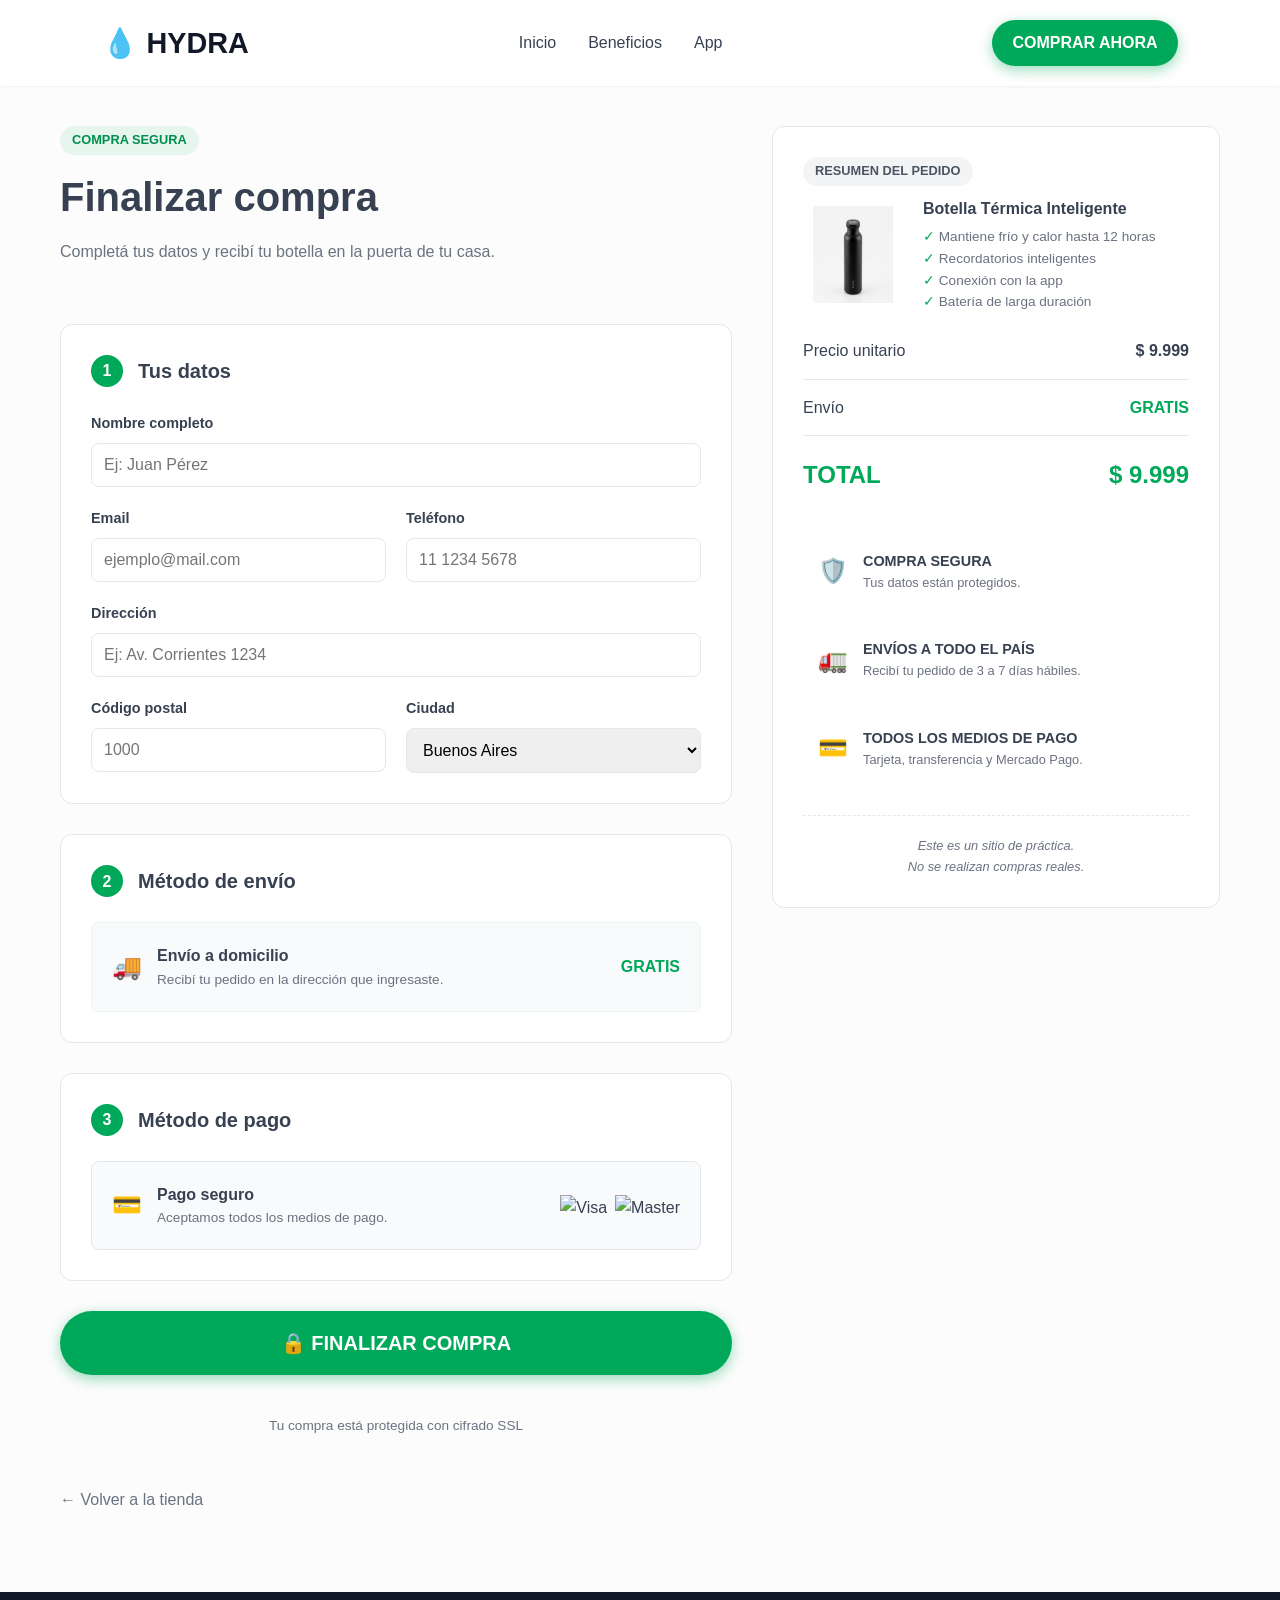
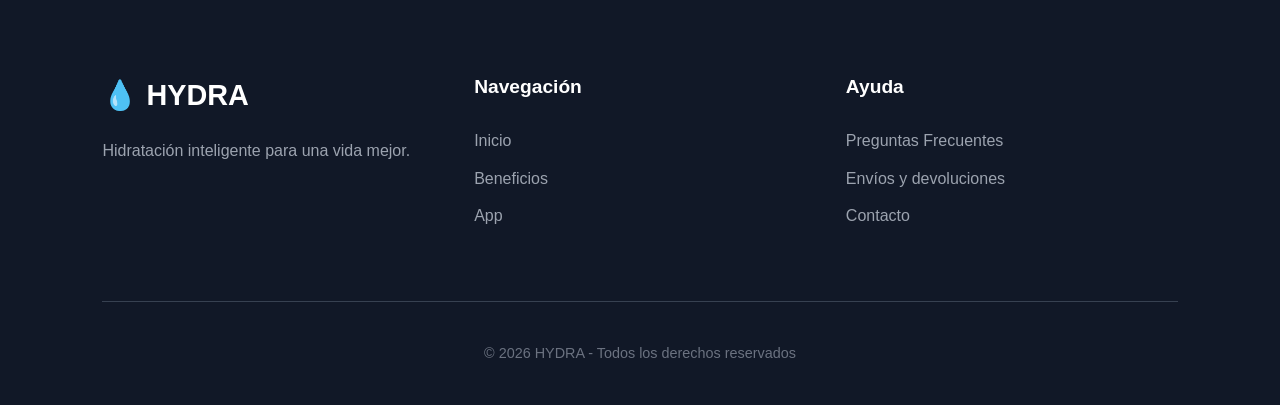
==== checkout.html @ 270a6880 "Initial commit" ====
<!DOCTYPE html>
<html lang="es">
<head>
    <meta charset="UTF-8">
    <meta name="viewport" content="width=device-width, initial-scale=1.0">
    <title>Finalizar Compra | HYDRA</title>
    <link rel="stylesheet" href="style.css">
    <style>
        .badge {
            background-color: var(--primary-light);
            color: var(--primary-dark);
            padding: 4px 12px;
            border-radius: 20px;
            font-size: 0.8rem;
            font-weight: 600;
            display: inline-block;
            margin-bottom: 10px;
        }
        .trust-badge {
            display: flex;
            align-items: center;
            gap: 15px;
            padding: 15px;
            background: white;
            border-radius: 12px;
            margin-bottom: 15px;
        }
        .trust-badge .icon {
            font-size: 1.5rem;
            color: var(--primary);
        }
        .trust-badge-text h5 { margin: 0; font-size: 0.9rem; }
        .trust-badge-text p { margin: 0; font-size: 0.8rem; color: var(--text-muted); }
        .back-link {
            display: flex;
            align-items: center;
            gap: 8px;
            text-decoration: none;
            color: var(--text-muted);
            margin-top: 20px;
            transition: var(--transition);
        }
        .back-link:hover { color: var(--primary); }
    </style>
</head>
<body style="background-color: #fcfcfc;">

    <!-- NAVBAR SIMPLE -->
    <nav>
        <a href="index.html" class="logo"><span>💧</span> HYDRA</a>
        <ul class="nav-links">
            <li><a href="index.html#inicio">Inicio</a></li>
            <li><a href="index.html#beneficios">Beneficios</a></li>
            <li><a href="index.html#app">App</a></li>
        </ul>
        <a href="#" class="btn btn-primary" style="padding: 10px 20px;">COMPRAR AHORA</a>
    </nav>

    <div class="checkout-container">
        
        <div class="checkout-steps">
            <div>
                <span class="badge">COMPRA SEGURA</span>
                <h1 style="font-size: 2.5rem; margin-bottom: 10px;">Finalizar compra</h1>
                <p style="color: var(--text-muted); margin-bottom: 30px;">Completá tus datos y recibí tu botella en la puerta de tu casa.</p>
            </div>

            <!-- STEP 1 -->
            <div class="step">
                <div class="step-header">
                    <div class="step-number">1</div>
                    <h2 style="font-size: 1.25rem;">Tus datos</h2>
                </div>
                <div class="form-grid">
                    <div class="form-group full-width">
                        <label>Nombre completo</label>
                        <input type="text" placeholder="Ej: Juan Pérez">
                    </div>
                    <div class="form-group">
                        <label>Email</label>
                        <input type="email" placeholder="ejemplo@mail.com">
                    </div>
                    <div class="form-group">
                        <label>Teléfono</label>
                        <input type="tel" placeholder="11 1234 5678">
                    </div>
                    <div class="form-group full-width">
                        <label>Dirección</label>
                        <input type="text" placeholder="Ej: Av. Corrientes 1234">
                    </div>
                    <div class="form-group">
                        <label>Código postal</label>
                        <input type="text" placeholder="1000">
                    </div>
                    <div class="form-group">
                        <label>Ciudad</label>
                        <select>
                            <option>Buenos Aires</option>
                            <option>Córdoba</option>
                            <option>Rosario</option>
                        </select>
                    </div>
                </div>
            </div>

            <!-- STEP 2 -->
            <div class="step">
                <div class="step-header">
                    <div class="step-number">2</div>
                    <h2 style="font-size: 1.25rem;">Método de envío</h2>
                </div>
                <div style="background: var(--bg-light); padding: 20px; border-radius: 8px; border: 1px solid var(--primary-light); display: flex; justify-content: space-between; align-items: center;">
                    <div style="display: flex; gap: 15px; align-items: center;">
                        <span style="font-size: 1.5rem;">🚚</span>
                        <div>
                            <p style="font-weight: 600; margin: 0;">Envío a domicilio</p>
                            <p style="font-size: 0.85rem; color: var(--text-muted); margin: 0;">Recibí tu pedido en la dirección que ingresaste.</p>
                        </div>
                    </div>
                    <span style="color: var(--primary); font-weight: 700;">GRATIS</span>
                </div>
            </div>

            <!-- STEP 3 -->
            <div class="step">
                <div class="step-header">
                    <div class="step-number">3</div>
                    <h2 style="font-size: 1.25rem;">Método de pago</h2>
                </div>
                <div style="background: var(--bg-light); padding: 20px; border-radius: 8px; border: 1px solid var(--border); display: flex; justify-content: space-between; align-items: center;">
                    <div style="display: flex; gap: 15px; align-items: center;">
                        <span style="font-size: 1.5rem;">💳</span>
                        <div>
                            <p style="font-weight: 600; margin: 0;">Pago seguro</p>
                            <p style="font-size: 0.85rem; color: var(--text-muted); margin: 0;">Aceptamos todos los medios de pago.</p>
                        </div>
                    </div>
                    <div style="display: flex; gap: 8px;">
                        <img src="https://upload.wikimedia.org/wikipedia/commons/5/5e/Visa_Inc._logo.svg" height="20" alt="Visa">
                        <img src="https://upload.wikimedia.org/wikipedia/commons/2/2a/Mastercard-logo.svg" height="20" alt="Master">
                    </div>
                </div>
            </div>

            <button class="btn btn-primary" style="width: 100%; padding: 20px; font-size: 1.25rem; font-weight: 700;">
                🔒 FINALIZAR COMPRA
            </button>
            <p style="text-align: center; color: var(--text-muted); font-size: 0.85rem; margin-top: 10px;">
                Tu compra está protegida con cifrado SSL
            </p>

            <a href="index.html" class="back-link">
                ← Volver a la tienda
            </a>
        </div>

        <aside>
            <div class="order-summary" style="background: white; border: 1px solid var(--border);">
                <div class="badge" style="background: #f3f4f6; color: #4b5563;">RESUMEN DEL PEDIDO</div>
                
                <div class="product-row">
                    <img src="IMG/bottle.png" alt="Botella HYDRA">
                    <div class="product-info">
                        <h4>Botella Térmica Inteligente</h4>
                        <ul>
                            <li>Mantiene frío y calor hasta 12 horas</li>
                            <li>Recordatorios inteligentes</li>
                            <li>Conexión con la app</li>
                            <li>Batería de larga duración</li>
                        </ul>
                    </div>
                </div>

                <div class="summary-item">
                    <span>Precio unitario</span>
                    <span style="font-weight: 600;">$ 9.999</span>
                </div>
                <div class="summary-item">
                    <span>Envío</span>
                    <span style="color: var(--primary); font-weight: 600;">GRATIS</span>
                </div>
                
                <div class="summary-total">
                    <span>TOTAL</span>
                    <span>$ 9.999</span>
                </div>

                <div style="margin-top: 40px;">
                    <div class="trust-badge">
                        <span class="icon">🛡️</span>
                        <div class="trust-badge-text">
                            <h5>COMPRA SEGURA</h5>
                            <p>Tus datos están protegidos.</p>
                        </div>
                    </div>
                    <div class="trust-badge">
                        <span class="icon">🚛</span>
                        <div class="trust-badge-text">
                            <h5>ENVÍOS A TODO EL PAÍS</h5>
                            <p>Recibí tu pedido de 3 a 7 días hábiles.</p>
                        </div>
                    </div>
                    <div class="trust-badge">
                        <span class="icon">💳</span>
                        <div class="trust-badge-text">
                            <h5>TODOS LOS MEDIOS DE PAGO</h5>
                            <p>Tarjeta, transferencia y Mercado Pago.</p>
                        </div>
                    </div>
                </div>

                <p style="font-style: italic; font-size: 0.8rem; color: var(--text-muted); text-align: center; margin-top: 30px; border-top: 1px dashed var(--border); padding-top: 20px;">
                    Este es un sitio de práctica.<br>No se realizan compras reales.
                </p>
            </div>
        </aside>

    </div>

    <!-- FOOTER -->
    <footer style="margin-top: 80px;">
        <div class="footer-grid">
            <div class="footer-col">
                <a href="#" class="logo" style="color: white; margin-bottom: 20px;"><span>💧</span> HYDRA</a>
                <p style="color: #9ca3af;">Hidratación inteligente para una vida mejor.</p>
            </div>
            <div class="footer-col">
                <h4>Navegación</h4>
                <ul>
                    <li><a href="index.html#inicio">Inicio</a></li>
                    <li><a href="index.html#beneficios">Beneficios</a></li>
                    <li><a href="index.html#app">App</a></li>
                </ul>
            </div>
            <div class="footer-col">
                <h4>Ayuda</h4>
                <ul>
                    <li><a href="#">Preguntas Frecuentes</a></li>
                    <li><a href="#">Envíos y devoluciones</a></li>
                    <li><a href="#">Contacto</a></li>
                </ul>
            </div>
        </div>
        <div class="footer-bottom">
            <p>© 2026 HYDRA - Todos los derechos reservados</p>
        </div>
    </footer>

</body>
</html>
---- style.css ----
:root {
    --primary: #00a859;
    --primary-dark: #008f4c;
    --primary-light: #e6f6ef;
    --secondary: #111827;
    --text: #374151;
    --text-muted: #6b7280;
    --bg-light: #f9fafb;
    --white: #ffffff;
    --border: #e5e7eb;
    --shadow: 0 4px 6px -1px rgba(0, 0, 0, 0.1), 0 2px 4px -1px rgba(0, 0, 0, 0.06);
    --shadow-lg: 0 10px 15px -3px rgba(0, 0, 0, 0.1), 0 4px 6px -2px rgba(0, 0, 0, 0.05);
    --radius: 12px;
    --transition: all 0.3s cubic-bezier(0.4, 0, 0.2, 1);
}

@import url('https://fonts.googleapis.com/css2?family=Outfit:wght@300;400;600;700&display=swap');

* {
    margin: 0;
    padding: 0;
    box-sizing: border-box;
}

html {
    scroll-behavior: smooth;
}

body {
    font-family: 'Outfit', sans-serif;
    color: var(--text);
    background-color: var(--white);
    line-height: 1.6;
}

/* NAVBAR */
nav {
    display: flex;
    justify-content: space-between;
    align-items: center;
    padding: 20px 8%;
    background: var(--white);
    position: sticky;
    top: 0;
    z-index: 1000;
    box-shadow: 0 1px 3px rgba(0,0,0,0.05);
}

.logo {
    font-size: 1.8rem;
    font-weight: 700;
    color: var(--secondary);
    display: flex;
    align-items: center;
    gap: 8px;
    text-decoration: none;
}

.logo span {
    color: var(--primary);
}

.nav-links {
    display: flex;
    gap: 32px;
    list-style: none;
}

.nav-links a {
    text-decoration: none;
    color: var(--text);
    font-weight: 500;
    transition: var(--transition);
}

.nav-links a:hover {
    color: var(--primary);
}

/* HEADER / HERO */
header {
    padding: 100px 8%;
    display: flex;
    align-items: center;
    justify-content: space-between;
    background: radial-gradient(circle at top right, var(--primary-light), var(--white));
}

.header-content {
    max-width: 600px;
}

.header-content h1 {
    font-size: 4rem;
    color: var(--secondary);
    line-height: 1.1;
    margin-bottom: 24px;
}

.header-content p {
    font-size: 1.25rem;
    color: var(--text-muted);
    margin-bottom: 32px;
}

.header-image {
    flex: 1;
    display: flex;
    justify-content: center;
    position: relative;
}

.header-image img {
    max-width: 450px;
    filter: drop-shadow(0 20px 40px rgba(0,0,0,0.15));
    animation: float 6s ease-in-out infinite;
}

@keyframes float {
    0%, 100% { transform: translateY(0); }
    50% { transform: translateY(-20px); }
}

/* BUTTONS */
.btn {
    display: inline-block;
    padding: 16px 32px;
    border-radius: 50px;
    font-weight: 600;
    text-decoration: none;
    transition: var(--transition);
    cursor: pointer;
    border: none;
}

.btn-primary {
    background: var(--primary);
    color: var(--white);
    box-shadow: 0 4px 14px rgba(0, 168, 89, 0.4);
}

.btn-primary:hover {
    background: var(--primary-dark);
    transform: translateY(-2px);
    box-shadow: 0 6px 20px rgba(0, 168, 89, 0.23);
}

.btn-outline {
    background: transparent;
    border: 2px solid var(--primary);
    color: var(--primary);
}

.btn-outline:hover {
    background: var(--primary-light);
}

/* SECTIONS */
section {
    padding: 100px 8%;
}

.section-title {
    text-align: center;
    font-size: 2.5rem;
    color: var(--secondary);
    margin-bottom: 60px;
}

/* CARDS / FEATURES */
.cards {
    display: grid;
    grid-template-columns: repeat(auto-fit, minmax(280px, 1fr));
    gap: 30px;
}

.card {
    background: var(--white);
    padding: 40px;
    border-radius: var(--radius);
    text-align: center;
    transition: var(--transition);
    border: 1px solid var(--border);
}

.card:hover {
    transform: translateY(-10px);
    box-shadow: var(--shadow-lg);
    border-color: var(--primary-light);
}

.card h3 {
    margin: 20px 0 15px;
    font-size: 1.5rem;
}

.card .icon {
    font-size: 3rem;
    margin-bottom: 20px;
    display: block;
}

/* CHECKOUT PAGE SPECIFIC */
.checkout-container {
    max-width: 1200px;
    margin: 40px auto;
    display: grid;
    grid-template-columns: 1.5fr 1fr;
    gap: 40px;
    padding: 0 20px;
}

.checkout-steps {
    display: flex;
    flex-direction: column;
    gap: 30px;
}

.step {
    background: var(--white);
    padding: 30px;
    border-radius: var(--radius);
    border: 1px solid var(--border);
}

.step-header {
    display: flex;
    align-items: center;
    gap: 15px;
    margin-bottom: 25px;
}

.step-number {
    background: var(--primary);
    color: var(--white);
    width: 32px;
    height: 32px;
    border-radius: 50%;
    display: flex;
    align-items: center;
    justify-content: center;
    font-weight: 700;
}

.form-grid {
    display: grid;
    grid-template-columns: 1fr 1fr;
    gap: 20px;
}

.full-width {
    grid-column: span 2;
}

.form-group {
    display: flex;
    flex-direction: column;
    gap: 8px;
}

.form-group label {
    font-size: 0.9rem;
    font-weight: 600;
}

.form-group input, .form-group select {
    padding: 12px;
    border: 1px solid var(--border);
    border-radius: 8px;
    font-family: inherit;
    font-size: 1rem;
    transition: var(--transition);
}

.form-group input:focus {
    outline: none;
    border-color: var(--primary);
    box-shadow: 0 0 0 3px var(--primary-light);
}

.order-summary {
    background: var(--bg-light);
    padding: 30px;
    border-radius: var(--radius);
    position: sticky;
    top: 120px;
    height: fit-content;
}

.summary-item {
    display: flex;
    justify-content: space-between;
    margin-bottom: 15px;
    padding-bottom: 15px;
    border-bottom: 1px solid var(--border);
}

.summary-total {
    display: flex;
    justify-content: space-between;
    font-size: 1.5rem;
    font-weight: 700;
    color: var(--primary);
    margin-top: 20px;
}

.product-row {
    display: flex;
    gap: 20px;
    margin-bottom: 25px;
}

.product-row img {
    width: 100px;
    background: var(--white);
    padding: 10px;
    border-radius: 8px;
}

.product-info h4 {
    margin-bottom: 5px;
}

.product-info ul {
    list-style: none;
    font-size: 0.85rem;
    color: var(--text-muted);
}

.product-info li::before {
    content: "✓ ";
    color: var(--primary);
}

/* FOOTER */
footer {
    background: var(--secondary);
    color: var(--white);
    padding: 80px 8% 40px;
}

.footer-grid {
    display: grid;
    grid-template-columns: repeat(auto-fit, minmax(200px, 1fr));
    gap: 40px;
    margin-bottom: 60px;
}

.footer-col h4 {
    margin-bottom: 25px;
    font-size: 1.2rem;
}

.footer-col ul {
    list-style: none;
}

.footer-col li {
    margin-bottom: 12px;
}

.footer-col a {
    color: #9ca3af;
    text-decoration: none;
    transition: var(--transition);
}

.footer-col a:hover {
    color: var(--white);
}

.footer-bottom {
    text-align: center;
    padding-top: 40px;
    border-top: 1px solid #374151;
    color: #6b7280;
    font-size: 0.9rem;
}

/* RESPONSIVE */
@media (max-width: 968px) {
    header {
        flex-direction: column;
        text-align: center;
        padding-top: 60px;
    }
    .header-content h1 {
        font-size: 3rem;
    }
    .checkout-container {
        grid-template-columns: 1fr;
    }
    .form-grid {
        grid-template-columns: 1fr;
    }
    .full-width {
        grid-column: span 1;
    }
}
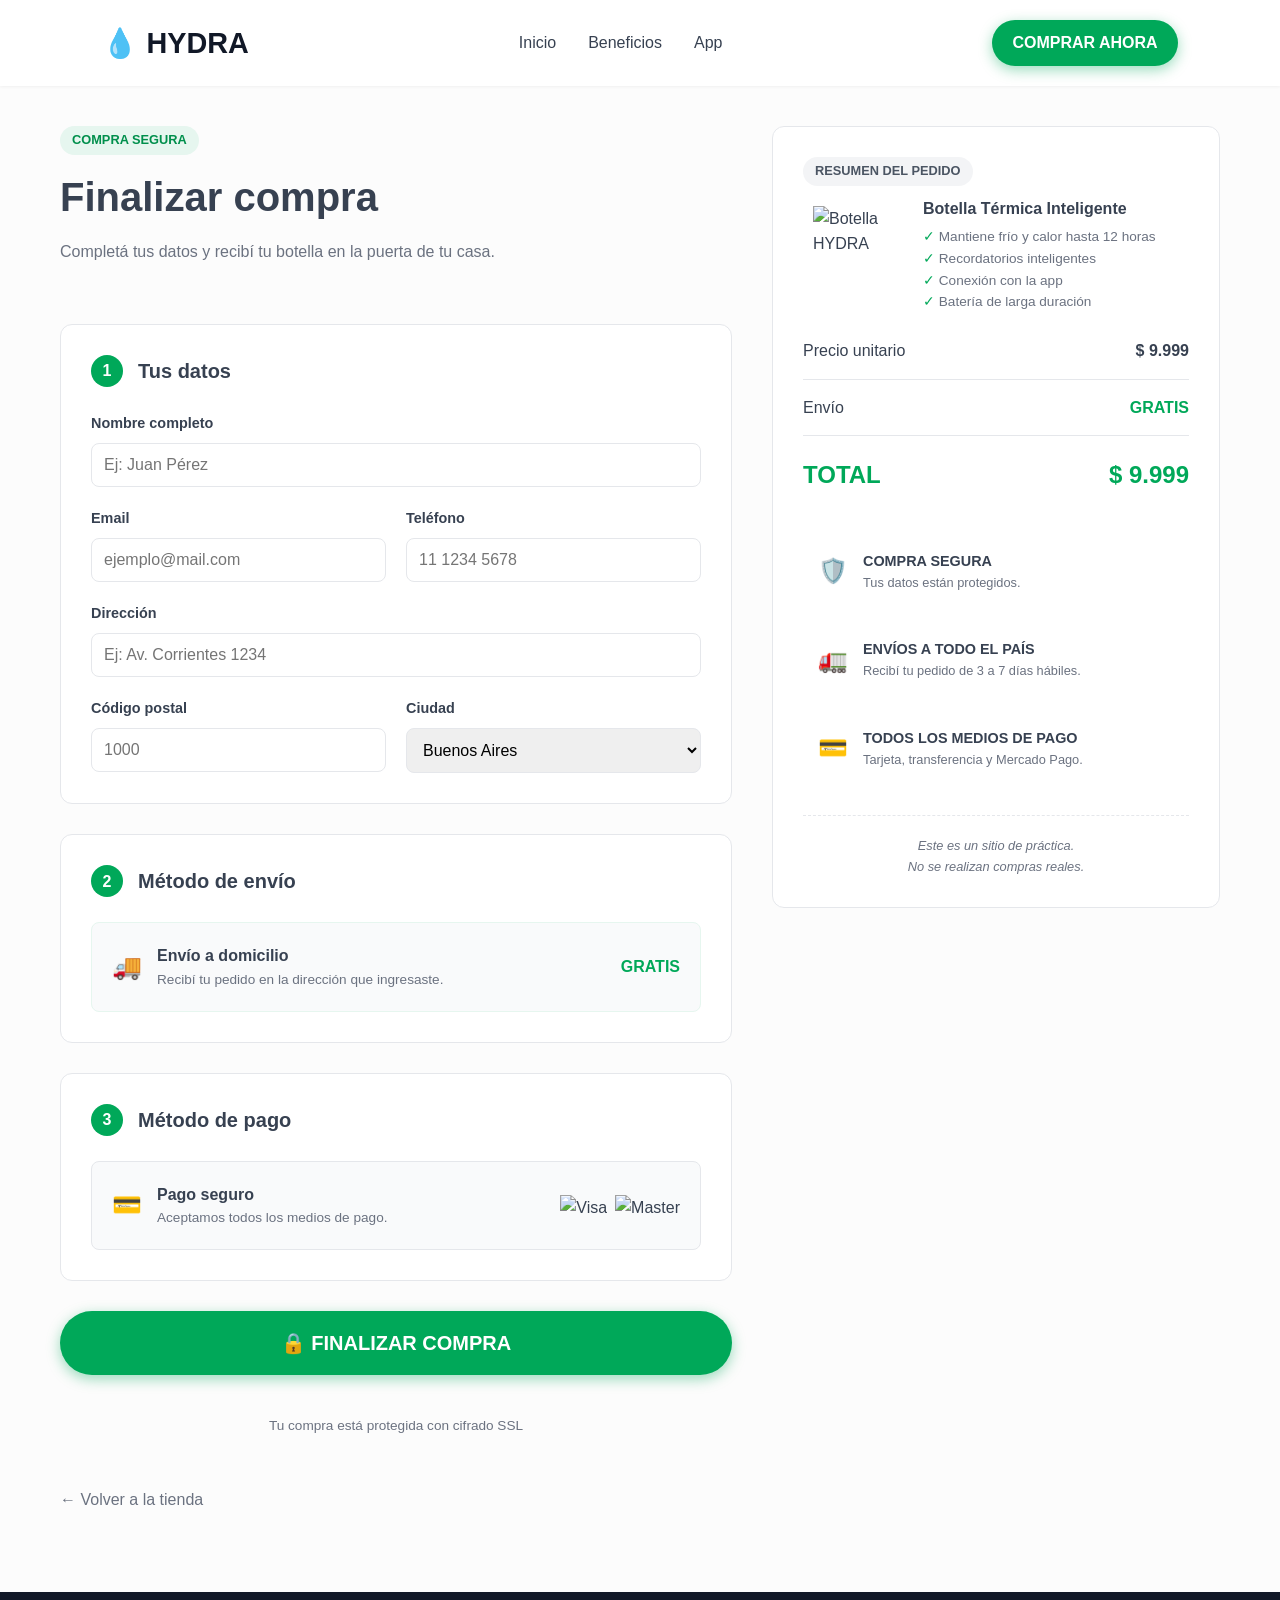
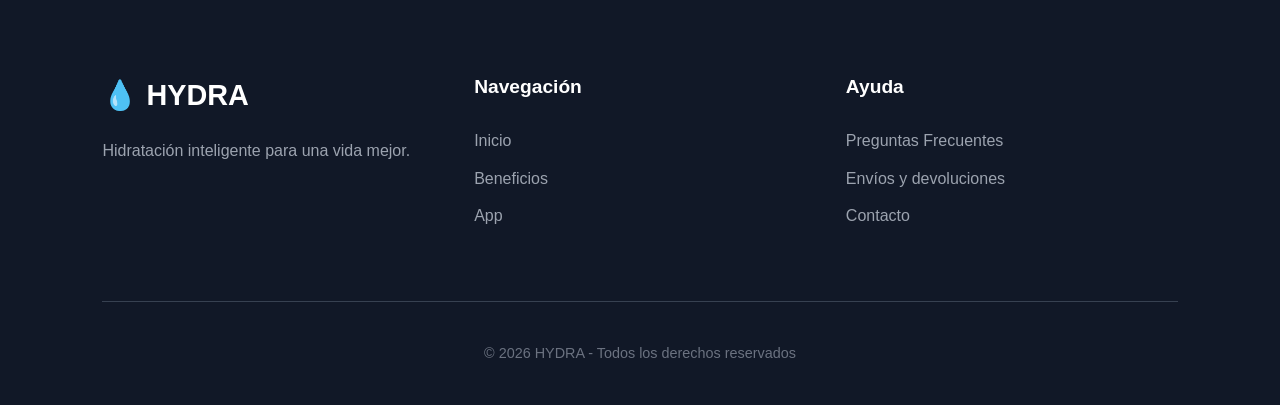
==== commit 77a9e6ab: "Actualizacion de imagenes y mejoras en el diseño de la landing page" ====
--- a/checkout.html
+++ b/checkout.html
@@ -159,7 +159,7 @@
                 <div class="badge" style="background: #f3f4f6; color: #4b5563;">RESUMEN DEL PEDIDO</div>
                 
                 <div class="product-row">
-                    <img src="IMG/bottle.png" alt="Botella HYDRA">
+                    <img src="IMG/Producto.png" alt="Botella HYDRA">
                     <div class="product-info">
                         <h4>Botella Térmica Inteligente</h4>
                         <ul>
--- a/style.css
+++ b/style.css
@@ -112,6 +112,7 @@
 
 .header-image img {
     max-width: 450px;
+    border-radius: 21px;
     filter: drop-shadow(0 20px 40px rgba(0,0,0,0.15));
     animation: float 6s ease-in-out infinite;
 }
@@ -198,6 +199,58 @@
     font-size: 3rem;
     margin-bottom: 20px;
     display: block;
+}
+
+/* DISEÑO PRÁCTICO GALLERY */
+.practical-gallery {
+    display: grid;
+    grid-template-columns: repeat(auto-fit, minmax(250px, 1fr));
+    gap: 20px;
+    margin-top: 40px;
+}
+
+.gallery-item {
+    position: relative;
+    overflow: hidden;
+    border-radius: var(--radius);
+    box-shadow: var(--shadow);
+    transition: var(--transition);
+}
+
+.gallery-item img {
+    width: 100%;
+    height: 100%;
+    object-fit: cover;
+    display: block;
+    transition: var(--transition);
+}
+
+.gallery-item:hover {
+    transform: scale(1.02);
+    box-shadow: var(--shadow-lg);
+}
+
+.gallery-item:hover img {
+    transform: scale(1.05);
+}
+
+/* APP IMAGES */
+.app-images {
+    display: flex;
+    gap: 20px;
+    justify-content: center;
+    flex-wrap: wrap;
+}
+
+.app-images img {
+    max-width: 300px;
+    border-radius: 30px;
+    box-shadow: var(--shadow-lg);
+    transition: var(--transition);
+}
+
+.app-images img:hover {
+    transform: translateY(-10px) rotate(2deg);
 }
 
 /* CHECKOUT PAGE SPECIFIC */
@@ -247,6 +300,11 @@
     grid-template-columns: 1fr 1fr;
     gap: 20px;
 }
+
+/* UTILS */
+.flex-1 { flex: 1; }
+.min-width-300 { min-width: 300px; }
+.text-center { text-align: center; }
 
 .full-width {
     grid-column: span 2;
@@ -396,4 +454,4 @@
     .full-width {
         grid-column: span 1;
     }
-}+}
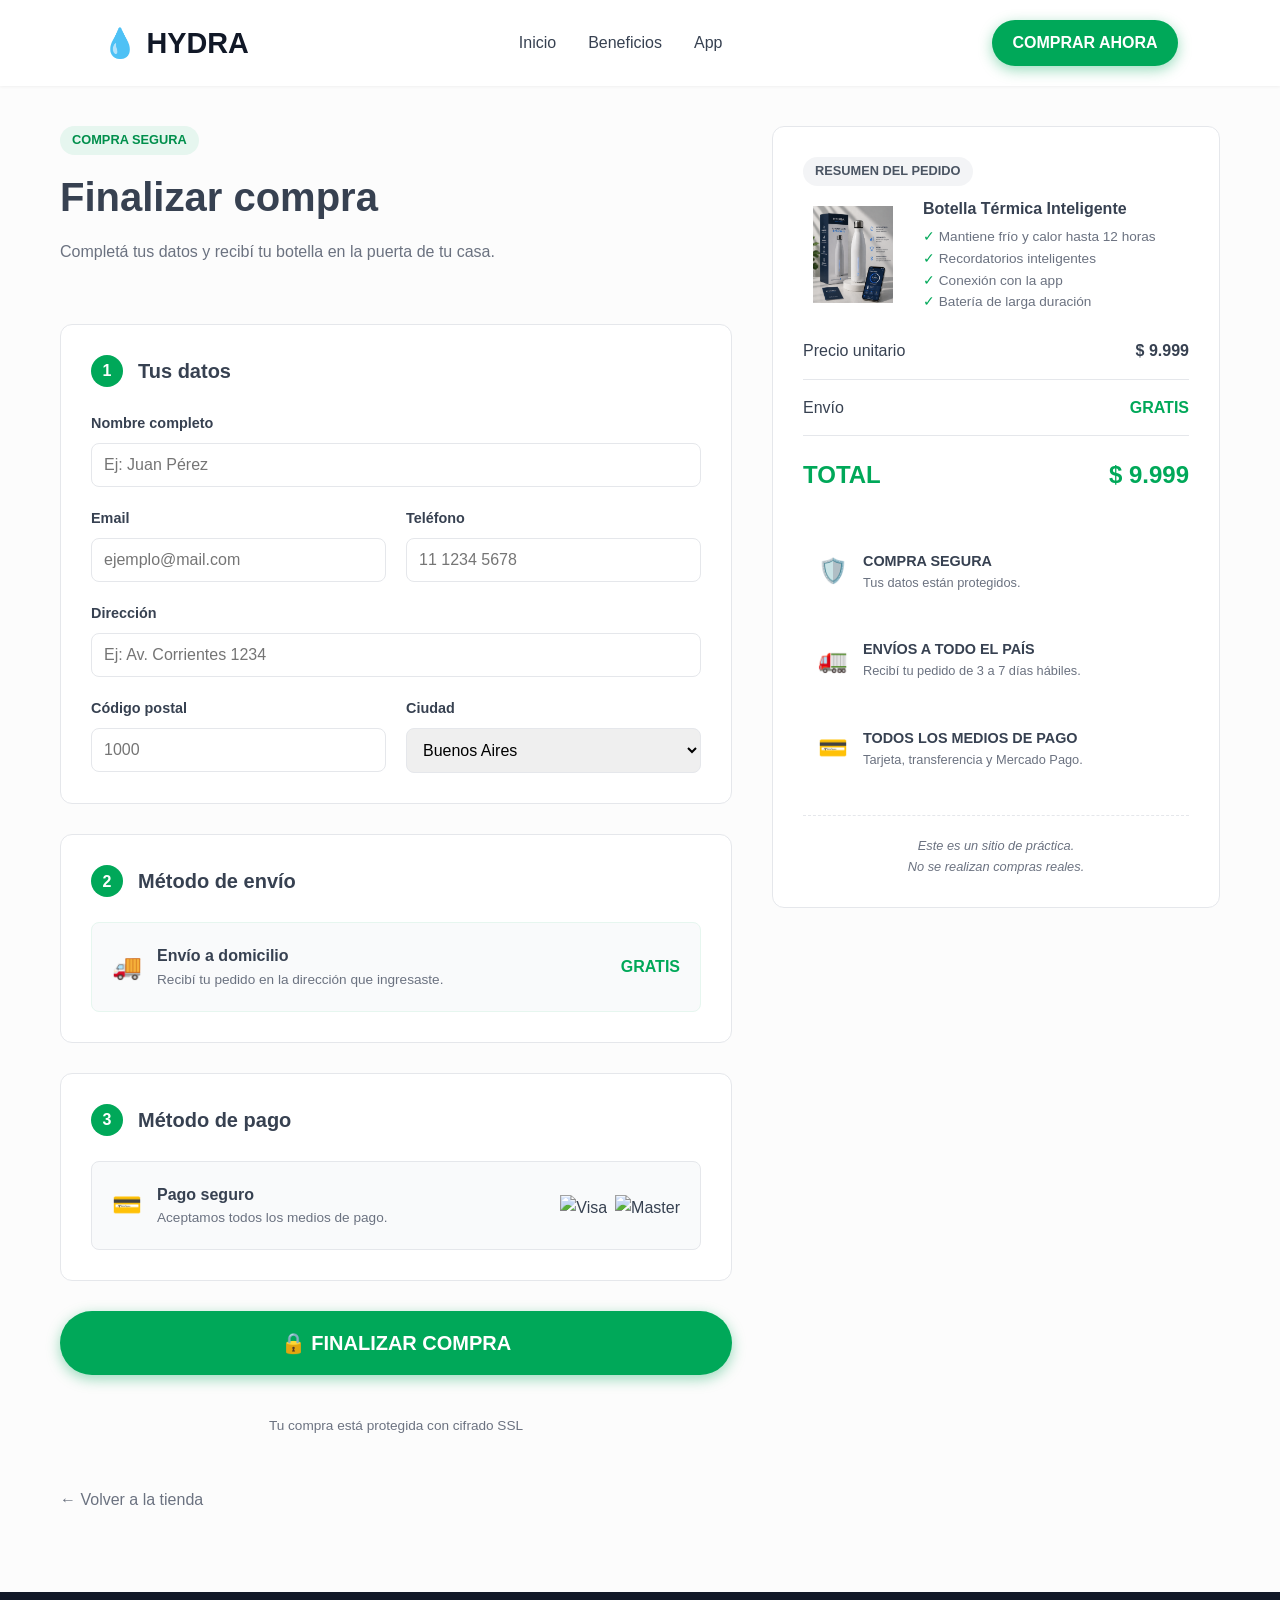
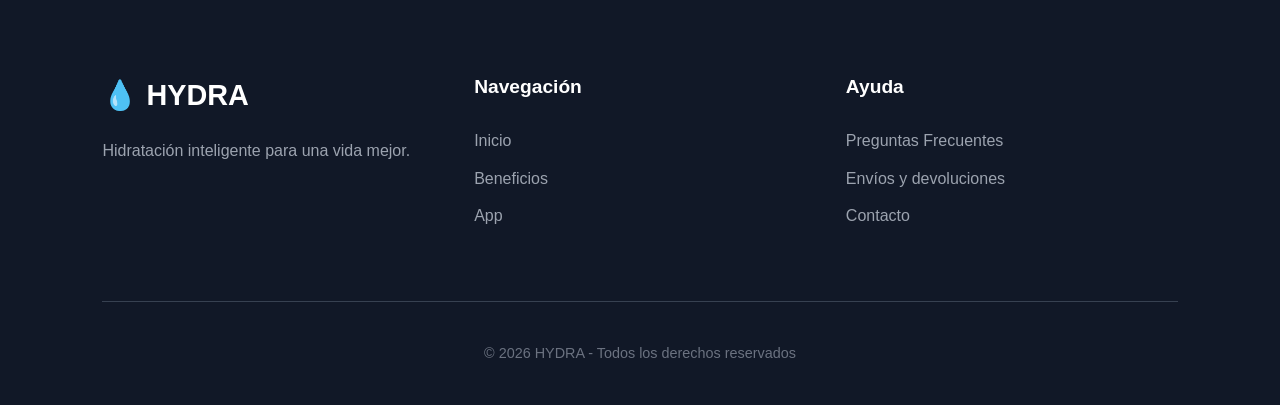
==== commit a68d3116: "Fix-image-checkout" ====
--- a/checkout.html
+++ b/checkout.html
@@ -159,7 +159,7 @@
                 <div class="badge" style="background: #f3f4f6; color: #4b5563;">RESUMEN DEL PEDIDO</div>
                 
                 <div class="product-row">
-                    <img src="IMG/Producto.png" alt="Botella HYDRA">
+                    <img src="IMG/producto.png" alt="Botella HYDRA">
                     <div class="product-info">
                         <h4>Botella Térmica Inteligente</h4>
                         <ul>
